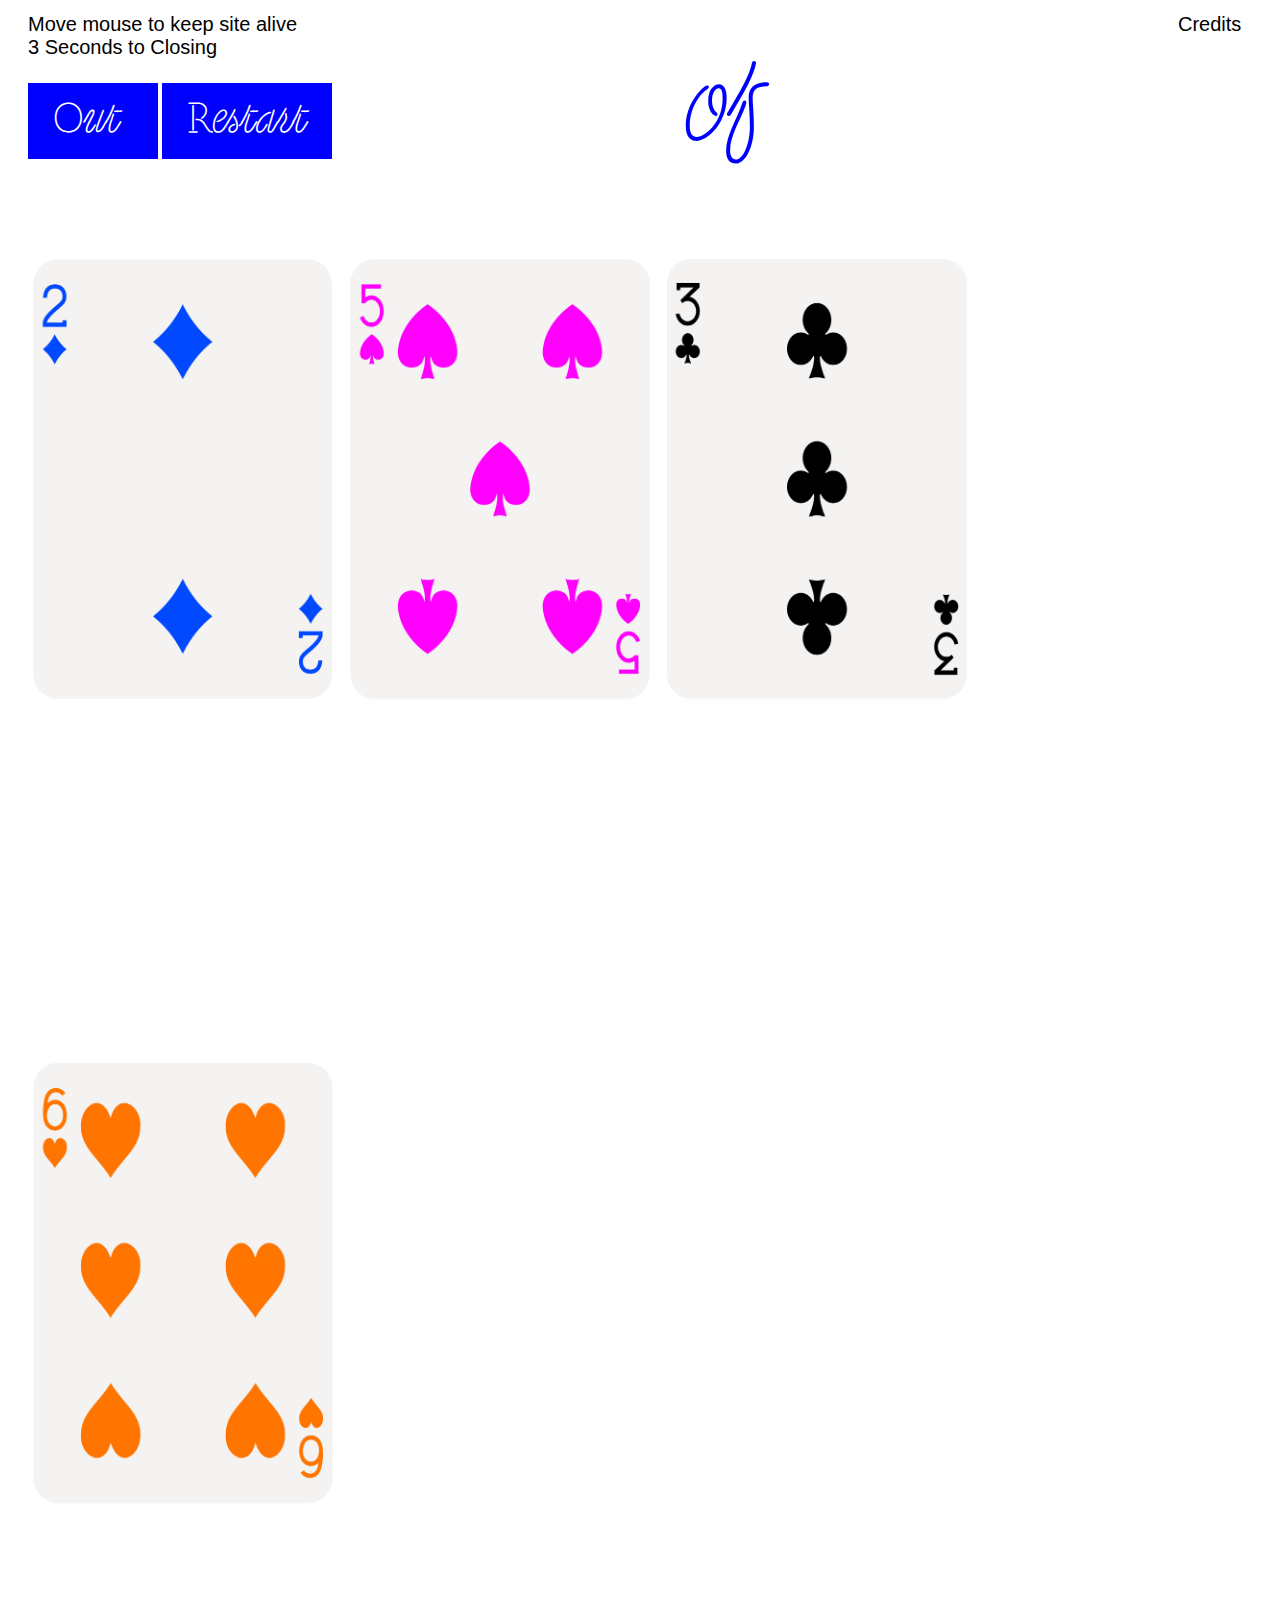
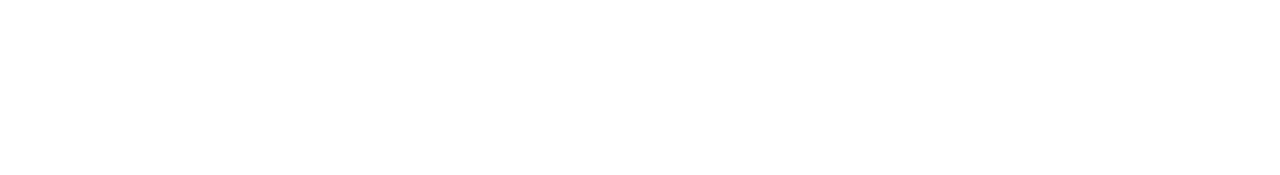
==== play.html @ c3d72d36 "Add files via upload" ====
<!DOCTYPE html>
<html lang="en">
    <head>
        <meta http-equiv="Content-Type" content="text/html; charset=utf-8" />
        <meta name="viewport" content="width=device-width, initial-scale=1.0, maximum-scale=1.0, user-scalable=0" />
        <meta name="HandheldFriendly" content="true" />
        <link rel="stylesheet" href="style.css" />
        <link href="https://fonts.googleapis.com/css?family=Anton" rel="stylesheet">
        <title>PACED</title>
        <script src="ifvisible.js"></script>
        <script type="text/javascript">

            function d(el){
                return document.getElementById(el);
            }

            
            ifvisible.setIdleDuration(4);

            ifvisible.idle(function(){
                d("result2").innerHTML = "WAKE UP";
                document.body.style.opacity = 0;
                document.getElementById("player").playbackRate = 0.2;
                clearInterval(interval);

            });

            ifvisible.wakeup(function(){
                d("result2").innerHTML = "Move Mouse to Keep Site Alive";
                document.body.style.opacity = 1;
                document.getElementById("player").playbackRate = 1.5;
                animate();
                clearInterval(interval);   
                interval = setInterval(animate,1000); 
                var $divs = $('.flip-card');
                for(var j, x, i = $divs.length; i; j = parseInt(Math.random() * i), x = $divs[--i], $divs[i] = $divs[j], $divs[j] = x);
                $('body').append($divs);
              document.querySelectorAll('.flip-card-back').forEach(function(element) { element.innerText = textList[Math.floor(Math.random() * textList.length)]
                var random = Math.floor(Math.random() * $('.flip-card').length); $('.flip').hide().eq(random).show();
       
              })
                

              });


              setInterval(function(){
                var info = ifvisible.getIdleInfo();
                // Give 3% margin to stabilaze user output
                if(info.timeLeftPer < 3){
                info.timeLeftPer = 0;
                    info.timeLeft = ifvisible.getIdleDuration();
                }
                d("seconds").innerHTML = parseInt(info.timeLeft / 1000), 10;
                
                }, 100);



        </script>
        <script type="text/javascript" src="https://code.jquery.com/jquery-2.1.1.js"></script>
        <script>

            // IFTTT Slottt Machine by Jen Hamon
            // jen@ifttt.com
            // github.com/jhamon

            var wordlist = [
              'moments',
              'are',
              'the',
              'elements',
              'of',
              'profit',
              'moments',
              'are',
              'the',
              'elements',
              'of',
              'profit',
              'moments',
              'are',
              'the',
              'elements',
              'of',
              'profit',
              'moments',
              'are',
              'the',
              'elements',
              'of',
              'profit',
            ]

            var textList = [
              '"Technology provides managers unprecedented means for orchestrating resources, due to emerging capabilities in communications, connectivity, and interoperability." – Leslie Cummings',

              '“While the term productivity often refers to measures such as output per worker..., gaming productivity refers to wagering action (play) per patron per interval. Expediting refers to advancing and facilitating gaming action so that players can be more productive because their play is faster, extends for a longer interval, and/or involves more dollars placed at risk (wagered) per period than otherwise would be expected. Technology used well accelerates the constant cycling of player action toward large numbers of wagers in order to place the gaming operation at the greatest win advantage relative to players.” – Leslie Cummings',

              'Time is a critical site of technological intervention: pruning dead time or unproductive motions from various phases of play is a particular focus for getting more play into each time interval.',

                'A key instance of "productivity enhancement" by game developers is the switch from pull-handle to push-button machines, allowing for rapid play. You can rest your hand on the button, you do not ever have to move your hand. The effective difference in expediting play is dramatic.',

                'Averaging play at a rate of five games per minute pulling a handle would result in 300 games an hour. If instead the player uses the push-button, the number of games can double this rate of play, from 300 to 600 games each hour." In fact, experienced gamblers play up to 900 hands an hour. The newest of machines feature touch screens that further reduce the time it takes to play.',

                'The design tactics of game developers suggest that digital gambling technologies continue to exemplify the aims of modern discipline; the zone, no matter how "free-floating," remains in continuous relation with the material artifact of the gambling machine and its instrumental program of value extraction. Digital gambling machines, like their predecessors (and, indeed, like much of the technology at work in capitalist economies), aim to harness space and time to financially generative ends. In this sense, they are contemporary vehicles for the principle of general equivalence–the exchange ability or convertibility across time, body, labor, money, and commodities. Technologies of the "digital age" are distinct not because they depart from this principle but because they radicalize it, accelerating the convertibility of time, body, labor, and money in the interest of profit, until all those categories vanish, as in AutoPlay.',

              'The objective to accelerate gaming productivity moves in tandem with an objective to maximize what gaming industry representatives call "time on device." The aim is not only to speed up play but to extend its duration.',

              'Strategies to mute incoming signals and thereby prolong play are coupled with strategies to multiply the channels by which players can output signals of their desires. Computerized menus allow players to key orders into a pad of coded choices, directly transmitting specific wants (for nickels, quarters, dollar chips, a gin and tonic, alka seltzer.',

              'In recent years, game developers have further reinforced the learning schedule of games by adding numerous payout lines, along with options to bet a vast number of coins to take the greatest advantage of winning combinations. Playing one hand on these machines is equivalent to playing multiple machines simultaneously.',

              'A score of visual and auditory design elements–crisp, high-resolution graphics and enhanced animation as well as "hi-fi" sound–compose a "second-order conditioning" that adds to the reinforcement of play. Audio engineers work to simulate the sound of cascading coins: "We basically mixed several recordings of quarters falling on a metal tray and then fattened up the sound with the sound of falling dollars". International Gaming Technology (IGT) encodes each of its games with an average of four hundred unique "sound events" to accompany different outcomes; these sounds are not meant to be noticed but to serve as an encouraging background accompaniment to play. The idea is to create a sense of winning by pulsing all the human senses with sounds and ani mated symbols and paylines flashing, nonaversive visual and auditory cues.',

              'Digitization enables engineers to mathematically adjust game payout tables or reward schedules to select for specific player profiles within a diverse market. Through the delicate demographic operation of "matching math with markets, player types with schedule types," it becomes possible to solicit "distinct audiences of risk-takers": lower-denomination players seeking frequent small wins respond to certain pay schedules; higher-denomination players seeking big wins respond to others.',

                'For the gaming industry, gambling machines function not only as individual play boxes but as "electronic surveillance devices” whose internal monitors track game preferences, wins and losses, number of coins played per game, number of games played per minute, number of minutes or hours of play, number of visits to the casino, number of drinks consumed, and more. Individual machines perform these recording functions within a larger network of units controlled by a central computer. Originally engineered to track player behavior inside just one casino, digital tracking technologies embedded in games now track behavior across diverse consumer spaces by linking machines in taverns, supermarkets, pharmacies, and convenience stores. Not only the casino but the "local community" is turned into a laboratory for the collection of "live data.”',

                'Interaction with the digitally enhanced features of new game platforms renders a more continuous playing experience than do "live games" or older-model slot machines, efficiently sustaining a dissociated subjective state that gamblers call the "zone," in which conventional spatial, bodily, monetary, and temporal parameters are suspended. The zone depends on a set of interlinked phenomenal elements, each of which correlates with the digital properties of gambling machines presented above: being alone, not being interrupted, speed, choice, tempo. Speed, to a greater degree than aloneness and noninterruption, is a condition of the zone over which gamblers feel a sense of control.',

                'In the economy of the zone, money loses its charge as a material means of acquisition and exchange and is converted into the currency of play, a supraeconomic means of suspension from conventional circuits of exchange: "You are not playing for money; you are playing for credit. Credit so you can sit there longer, which is the goal. It is not about winning; it is about continuing to play. Bill acceptors free players from conscious awareness of money and allow them to enter into a space of credit in which money, as such, disappears.',

                'Exits from the constraints of body and money are inextricably linked to an exit from time. It condenses, expands, and stretches according to an idiosyncratic course of play. Digital game features like the "dynamic play rate" promote a sense of release from the measured pace of Chronometric time. Time, like money, becomes a manipulable playing currency rather than a determinative order.',

                'After the body folds into the machine and the machine folds into the game, what is left is the abstract, digital procedure of the game itself. In AutoPlay there is no feedback, no vision of the output, no perception; AutoPlay marks the point at which the varied, complex forms of interactivity and productivity that have become the trademark of the "digital age" loop into recursive forms of disengagement. Players cease to be desiring subjects betting against to win; instead, they coincide with the digital procedure and the statistical program it implements, such that they themselves come to occupy the position of the "really new god."',

                'The acceleration or intensification of the digital game across bodily, temporal, and monetary registers maybe the logical extension of a modern technological ethos but at the same time marks a qualitative shift in social and existential experience. Strategies of modern discipline such as fragmentation, regimentation, and discontinuity are not abandoned; instead they are sped up to a point where they function on a register of interactivity, adaptability, choice, modulation, flow, and continuity; shock is absorbed. Levers, pulleys, clocks, and cameras are integrated with a computerized substrate of ever more complex configuration, promising players the perpetuum mobile of the zone and ensuring "continuous productivity.”',

            ]

            function buildSlotItem (text) {
                return $('<div>').addClass('slottt-machine-recipe__item')
                                 .text(text)
            }

            function buildSlotContents ($container, wordlist) {
              $items = wordlist.map(buildSlotItem);
              $container.append($items);
            }

              // hook start button
              $('.go').on('click',function(){
                var timer = 2;
                spin(timer);
              })

            function popPushNItems ($container, n) {
                $children = $container.find('.slottt-machine-recipe__item');
                $children.slice(0, n).insertAfter($children.last());

                if (n === $children.length) {
                  popPushNItems($container, 1);
                }
            }

            // After the slide animation is complete, we want to pop some items off
            // the front of the container and push them onto the end. This is
            // so the animation can slide upward infinitely without adding
            // inifinte div elements inside the container.
            function rotateContents ($container, n) {
                setTimeout(function () {
                  popPushNItems($container, n);
                  $container.css({top: 0});
                }, 300);    
            }

            function randomSlotttIndex(max) {
              var randIndex = (Math.random() * max | 0);
              return (randIndex > 10) ? randIndex : randomSlotttIndex(max);
            }

              
              
            function animate() {
              var wordIndex = randomSlotttIndex(wordlist.length);
              $wordbox.animate({top: -wordIndex*150}, 500, 'swing', function () {
                rotateContents($wordbox, wordIndex);
              });
            }

            $(function () {
              $wordbox = $('#wordbox .slottt-machine-recipe__items_container');
              buildSlotContents($wordbox, wordlist);  
              buildSlotContents($wordbox, wordlist);  
              buildSlotContents($wordbox, wordlist);  
              buildSlotContents($wordbox, wordlist);
              animate(); 
              interval = setInterval(animate,2000);
            }); 

            var interval; 

    
          $(document).on("click", "#infoButton", function() {
          $("#infoSlider").slideToggle()
          }), $(document).on("click", ".slider", function() {
          $(this).slideUp()
          })

          </script>
<script>
function refreshPage(){
    window.location.reload();
} 
</script>
    </head>
    <body>
          <div class="mobile">Scroll to keep site alive<br>Visit desktop to play</div>
          <div class="clear"><div class="box2"><div class="box">
          <div id="result2">Move mouse to keep site alive</div>
          <span class="label label-warning" id="seconds">00</span> Seconds to Closing</div>
          <div class="box5"><div class="slottt-machine-recipe">
          <div class="slottt-machine-recipe__mask" id="wordbox">
          <div class="slottt-machine-recipe__items_container recipe_if">
          </div>
          </div>
          </div>
          </div>
          <div class="box3">
          <div id="infoButton" class="navButton navImportant">Credits</div>
          <div id="infoSlider" class="slider" style="display: none;">
          <p>Music by Dj Caesar. Monumental Neon typeface by Robin Mientjes. With text from <i>Digital Gambling: The Coincidence of Desire and Design</i> by Natasha Dow Schull and <i>Slouching Towards Bethlehem: Four Meditations on the Old and New Spirits of Capitalism</i> by David Weldzius. Developed by Anna Sagström for Interactive Design, Yale School of Art 2019.<br><br>
          "Moments are the elements of profit" – Karl Marx
          </p></div>
          </div>
          </div>
          </div>
          </div>
          <div><div class="box4"><a href="index.html">Out</a>
          <button type="button" class="button" onClick="refreshPage()">Restart</button></div>
          
  <div class="flip-card">
  <div class="flip-card-inner">
    <div class="flip-card-front">
      <img src="card2b.gif" style="width:300px;height:440px;">
    </div>
    <div class="flip-card-back">
      Gambling appears to invert the nineteenth-century worker’s relationship to time, particularly its slow, monotonous passage, which was once principal to the worker’s estrangement from industrial production. In contrast to that outmoded principle, the gambler does not need to be managed or compelled to work more efficiently. She is at once an entrepreneur, a contractor, and a free agent. No need to punch in, the gambler is identified by facial recognition software embedded in state-of-the-art surveillance software, the sensors that read her MasterCard chip, or both. Her labor is not burdened by salary requirements, benefits, or any other contractual obligations. A ceaseless servant, she will never demand more than she is given. She will not organize, picket, or strike. The narratives that play through the gambler’s head as she is engaged in endless rounds of blackjack, poker, and baccarat are wholly incompatible with the tenets of dialectical materialism, even as, like the nineteenth-century worker, she is scarcely a beneficiary of her own labor. In truth, for this arrangement to endure, the gambler must convince herself that she has a standing chance (at last!) to partake in the surplus that she herself produces. There is nothing cruel or misguided about this arrangement because, after all, what other activities under the new system of labor and capital present an opportunity, albeit quantifiably narrow, to transcend one’s socioeconomic class?
    </div>
  </div>
</div>

<div class="flip-card">
  <div class="flip-card-inner">
    <div class="flip-card-front">
      <img src="card3b.gif" style="width:300px;height:440px;">
    </div>
    <div class="flip-card-back">
     Karl Marx wrote that a capitalist mode of production turns the "laborer into a fragment of a man, degrades him to the level of a machine." Digital capabilities take these fragmenting tendencies a step further: the machine player (who is, arguably, a contemporary proxy for the factory laborer) is not merely socially isolated and made into a fragment of a man but is removed from the palpable dimensions of his own body.
    </div>
  </div>
</div>


<div class="flip-card">
  <div class="flip-card-inner">
    <div class="flip-card-front">
      <img src="card4b.gif" style="width:300px;height:440px;">
    </div>
    <div class="flip-card-back">
      Walter Benjamin has argued that "the countless movements of switching, inserting, pressing" that punctuate modern life and its technologies (intimately connected as they are with the autonomization and standard timing of industrial labor) alter the structure of human experience. "Thus technology has subjected the human sensorium to a complex kind of training," he wrote of traffic signals. In modernity, "the shock experience has become the norm". Perhaps today we have moved from shock to the zone, a state of absorption characterized by flow and continuity. The zone exemplifies traits of "postmodernity" as a number of cultural critics have outlined them: The zone is characterized by play rather than purpose, chance rather than design, absence and immersion rather than presence and perspective, the collapse of time and space (or "time-space compression"), the "waning of affect," the free-floating circulation of credit in market exchange.
    </div>
  </div>
</div>

<div class="flip-card">
  <div class="flip-card-inner">
    <div class="flip-card-front">
      <img src="card5b.gif" style="width:300px;height:440px;">
    </div>
    <div class="flip-card-back">
      "It is a question of extracting, from time, ever more available moments and, from each moment, ever more useful forces." <br>– Michael Foucault
    </div>
  </div>
</div>
</div>
</div>
</div>
<div class="mobile2">Gambling appears to invert the nineteenth-century worker’s relationship to time, particularly its slow, monotonous passage, which was once principal to the worker’s estrangement from industrial production. In contrast to that outmoded principle, the gambler does not need to be managed or compelled to work more efficiently. She is at once an entrepreneur, a contractor, and a free agent. No need to punch in, the gambler is identified by facial recognition software embedded in state-of-the-art surveillance software, the sensors that read her MasterCard chip, or both. Her labor is not burdened by salary requirements, benefits, or any other contractual obligations. A ceaseless servant, she will never demand more than she is given. She will not organize, picket, or strike. The narratives that play through the gambler’s head as she is engaged in endless rounds of blackjack, poker, and baccarat are wholly incompatible with the tenets of dialectical materialism, even as, like the nineteenth-century worker, she is scarcely a beneficiary of her own labor. In truth, for this arrangement to endure, the gambler must convince herself that she has a standing chance (at last!) to partake in the surplus that she herself produces. There is nothing cruel or misguided about this arrangement because, after all, what other activities under the new system of labor and capital present an opportunity, albeit quantifiably narrow, to transcend one’s socioeconomic class? <br><br>
<i>–Slouching Towards Bethlehem: Four Meditations on the Old and New Spirits of Capitalism</i> by David Weldzius.
<br>
<br>
The acceleration or intensification of the digital game across bodily, temporal, and monetary registers maybe the logical extension of a modern technological ethos but at the same time marks a qualitative shift in social and existential experience. Strategies of modern discipline such as fragmentation, regimentation, and discontinuity are not abandoned; instead they are sped up to a point where they function on a register of interactivity, adaptability, choice, modulation, flow, and continuity; shock is absorbed. Levers, pulleys, clocks, and cameras are integrated with a computerized substrate of ever more complex configuration, promising players the perpetuum mobile of the zone and ensuring "continuous productivity.”
<br><br>
<i>–Digital Gambling: The Coincidence of Desire and Design</i> by Natasha Dow Schull
</div>
</body>

    

    <iframe src="silence.mp3" allow="autoplay" id="audio" style="display:none"></iframe>
    <audio id="player" autoplay controls loop><source src="caesar.mp3" type="audio/mp3"></audio></div>
</body>
</html>
---- style.css ----
audio   {
    display: none;
}

body {

}

  @font-face {
  font-family: 'Monumental_Neon-Regular_web';
  src: url('MonumentalNeon-Regular.otf'),
  url('Monumental_Neon-Regular_web') format('woff2'),
  url('Monumental_Neon-Regular_web') format('woff');
  font-weight: normal;
  font-style: normal;

    }

  a {
  background-color: blue;
  color: white;
  padding: 14px 25px;
  text-align: center;
  text-decoration: none;
  display: inline-flex;
  width: 80px;
  font-size: 40px;
  font-family: 'Monumental_Neon-Regular_web','Helvetica', sans-serif;
  }


  .button {
background-color: blue;
  color: white;
  padding: 14px 25px;
  text-align: center;
  text-decoration: none;
  display: inline-flex;
  font-size: 40px;
  font-family: 'Monumental_Neon-Regular_web','Helvetica', sans-serif;
  border: none;
  cursor: pointer;

  }

  .button:active,
.button:focus,
.button.active {
  background-image: none;
  outline: 0;
  -webkit-box-shadow: none;
          box-shadow: none;
}

  .flip-card {
  width: 22.8%;
  height: 700px;
  perspective: 1000px;
  display: inline-flex;
  padding-top: 100px;
  padding-left: 25px;
  }

  .flip-card-inner {
  position: relative;
  width: 100%;
  height: 100%;
  transition: transform 0.8s;
  transform-style: preserve-3d;
  }

  .flip-card:hover .flip-card-inner {
  transform: rotateY(180deg);
  }

  .flip-card-front, .flip-card-back {
  position: absolute;
  width: 100%;
  height: 100%;
  backface-visibility: hidden;
  }

  .flip-card-back {
  transform: rotateY(180deg);
  font-family: 'Helvetica', sans-serif;
  padding-left: 20px;
  padding: 0px;
  font-size: 16px;
  }

    .box {
    width: 350px;
    font-family: 'Helvetica', sans-serif;
    font-size: 20px;
    padding-left: 20px;
    margin-right: 100px;
    /*margin-top: -20px;*/
    }


    .box2 {
    display: inline-flex;
    align-items: center;
    }

    .box3 {
    display: inline-flex;
    font-family: 'Helvetica', sans-serif;
    font-size: 20px;
    margin-bottom: 50px;
    margin-left: 150px;
    margin-top: 5px;
    }

    .box4 {
    padding-left: 20px;
    padding-top: 20px;
    }

    .box5 {
    display: flex;
    justify-content: center;
    align-items: center;
    padding-left: 50px;
    }


    .mobile {
    display: none;
    }

    .mobile2 {
    display: none;
    }

    .slottt-machine-recipe {
    width: 500px;
    margin: auto;
    }


    .slottt-machine-recipe__mask {
    width: 700px;
    height: 100px;
    overflow: hidden; 
    position: absolute;
    margin-top: 15px;
    padding-top: 50px;
    }

    .slottt-machine-recipe__items_container {
    position: absolute;
    }

    .slottt-machine-recipe__item {
    min-height: 150px;
    max-height: 150px;
    margin: 0px;
    padding: 0px;
    background-size: contain;
    }

    .recipe_if, .recipe_then {
    font-size: 100px;
    font-family: 'Monumental_Neon-Regular_web','Anton', sans-serif;
    color: #0000ff;
    text-align: center;
    /*font-family: 'Helvetica'; sans-serif;
    /* color: #ad7300;*/
    }

    .navButton {
        cursor: pointer
    }

    #infoSlider,
    .navButton {
        position: absolute;
    }

    #infoButton {
      font-size: 20px;
    }

    #infoSlider
    {
      padding-top: 20px;
      padding-right: 20px;
      font-size: 10px;
      display: none;
    }




    @media screen and (max-width: 800px) { 
    
    .flip-card {
    float: left;
    margin:0;
    width: 45%;
    }

  }


   @media screen and (max-width: 414px) { 

    .flip-card {
    display: none;
    }
    
    .mobile {
    display: block;
    font-family: 'Helvetica', sans-serif;
    font-size: 20px;
    padding: 20px;
    }

    .mobile2 {
    display: block;
    font-family: 'Helvetica', sans-serif;
    font-size: 20px;
    padding-top: 190px;
    padding-left: 20px;
    padding-right: 20px;
    }

    .box {
      display: none;
    }

    .box3 {
      display: none;
    }

    .box4 {
    display: none;
    }
    .box5 {
    padding-left: 0px;
    }

    .recipe_if, .recipe_then {
    display: inline-block;
    font-weight: bold;
    font-size: 60px;
    font-family: 'Monumental_Neon-Regular_web', 'Anton', sans-serif;
    color: #0000ff;
    text-align: center;
    padding-left: 0px;
    padding-top: 20px;
    margin-bottom: 50px;
    margin-top: 20px;
    width: 300px; 
    /*font-family: 'Helvetica'; sans-serif;
    /* color: #ad7300;*/
    }

    .slottt-machine-recipe__mask {
    width: 300px;
    height: 100px;
    }

    .slottt-machine-recipe {
    width: 300px;
    }

  }
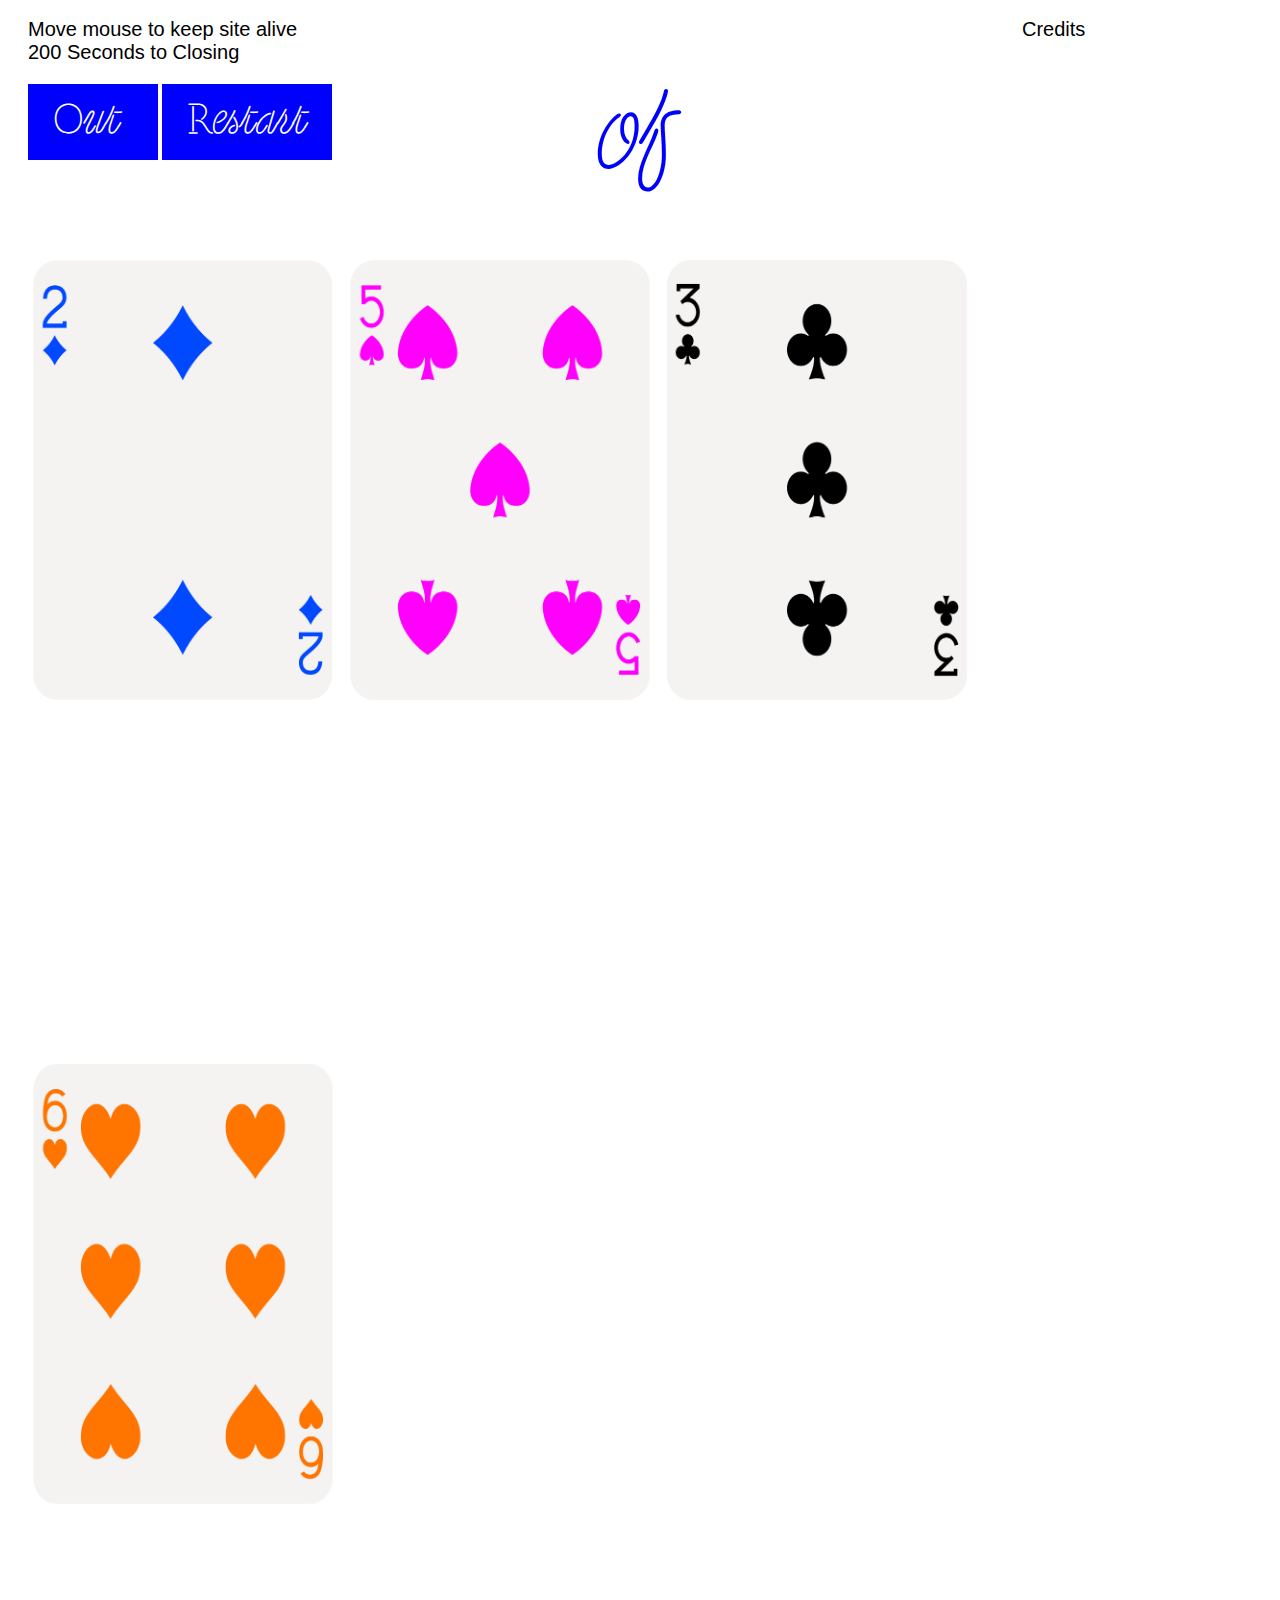
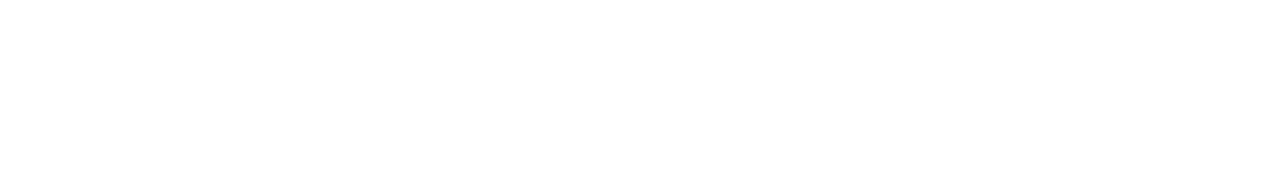
==== commit abb6a6cc: "Add files via upload" ====
--- a/play.html
+++ b/play.html
@@ -15,7 +15,7 @@
             }
 
             
-            ifvisible.setIdleDuration(4);
+            ifvisible.setIdleDuration(200);
 
             ifvisible.idle(function(){
                 d("result2").innerHTML = "WAKE UP";
@@ -207,22 +207,23 @@
     </head>
     <body>
           <div class="mobile">Scroll to keep site alive<br>Visit desktop to play</div>
-          <div class="clear"><div class="box2"><div class="box">
+          <div><div class="box2"><div class="box">
           <div id="result2">Move mouse to keep site alive</div>
-          <span class="label label-warning" id="seconds">00</span> Seconds to Closing</div>
-          <div class="box5"><div class="slottt-machine-recipe">
-          <div class="slottt-machine-recipe__mask" id="wordbox">
-          <div class="slottt-machine-recipe__items_container recipe_if">
-          </div>
-          </div>
-          </div>
-          </div>
+          <span class="label label-warning" id="seconds">00</span> Seconds to Closing</div></div>
           <div class="box3">
           <div id="infoButton" class="navButton navImportant">Credits</div>
           <div id="infoSlider" class="slider" style="display: none;">
           <p>Music by Dj Caesar. Monumental Neon typeface by Robin Mientjes. With text from <i>Digital Gambling: The Coincidence of Desire and Design</i> by Natasha Dow Schull and <i>Slouching Towards Bethlehem: Four Meditations on the Old and New Spirits of Capitalism</i> by David Weldzius. Developed by Anna Sagström for Interactive Design, Yale School of Art 2019.<br><br>
           "Moments are the elements of profit" – Karl Marx
-          </p></div>
+          </p></div></div>
+          <div class="box5"><div class="slottt-machine-recipe">
+          <div class="slottt-machine-recipe__mask" id="wordbox">
+          <div class="slottt-machine-recipe__items_container recipe_if">
+          </div>
+          </div>
+          </div>
+          </div>
+          
           </div>
           </div>
           </div>
--- a/style.css
+++ b/style.css
@@ -31,7 +31,7 @@
 
 
   .button {
-background-color: blue;
+  background-color: blue;
   color: white;
   padding: 14px 25px;
   text-align: center;
@@ -45,8 +45,8 @@
   }
 
   .button:active,
-.button:focus,
-.button.active {
+  .button:focus,
+  .button.active {
   background-image: none;
   outline: 0;
   -webkit-box-shadow: none;
@@ -76,7 +76,6 @@
 
   .flip-card-front, .flip-card-back {
   position: absolute;
-  width: 100%;
   height: 100%;
   backface-visibility: hidden;
   }
@@ -84,9 +83,8 @@
   .flip-card-back {
   transform: rotateY(180deg);
   font-family: 'Helvetica', sans-serif;
-  padding-left: 20px;
-  padding: 0px;
   font-size: 16px;
+  max-width: 330px;
   }
 
     .box {
@@ -95,22 +93,22 @@
     font-size: 20px;
     padding-left: 20px;
     margin-right: 100px;
-    /*margin-top: -20px;*/
     }
 
 
     .box2 {
     display: inline-flex;
     align-items: center;
+    padding-top: 10px;
     }
 
     .box3 {
     display: inline-flex;
     font-family: 'Helvetica', sans-serif;
     font-size: 20px;
-    margin-bottom: 50px;
-    margin-left: 150px;
-    margin-top: 5px;
+    margin-right: 250px;
+    padding-top: 10px;
+    float: right;
     }
 
     .box4 {
@@ -122,7 +120,7 @@
     display: flex;
     justify-content: center;
     align-items: center;
-    padding-left: 50px;
+    padding-left: 100px;
     }
 
 
@@ -166,8 +164,6 @@
     font-family: 'Monumental_Neon-Regular_web','Anton', sans-serif;
     color: #0000ff;
     text-align: center;
-    /*font-family: 'Helvetica'; sans-serif;
-    /* color: #ad7300;*/
     }
 
     .navButton {
@@ -194,7 +190,7 @@
 
 
 
-    @media screen and (max-width: 800px) { 
+    @media screen and (max-width: 1200px) { 
     
     .flip-card {
     float: left;
@@ -238,13 +234,14 @@
     .box4 {
     display: none;
     }
+
     .box5 {
-    padding-left: 0px;
-    }
+    padding-left: 0;
+    }
+  
 
     .recipe_if, .recipe_then {
     display: inline-block;
-    font-weight: bold;
     font-size: 60px;
     font-family: 'Monumental_Neon-Regular_web', 'Anton', sans-serif;
     color: #0000ff;
@@ -254,8 +251,6 @@
     margin-bottom: 50px;
     margin-top: 20px;
     width: 300px; 
-    /*font-family: 'Helvetica'; sans-serif;
-    /* color: #ad7300;*/
     }
 
     .slottt-machine-recipe__mask {
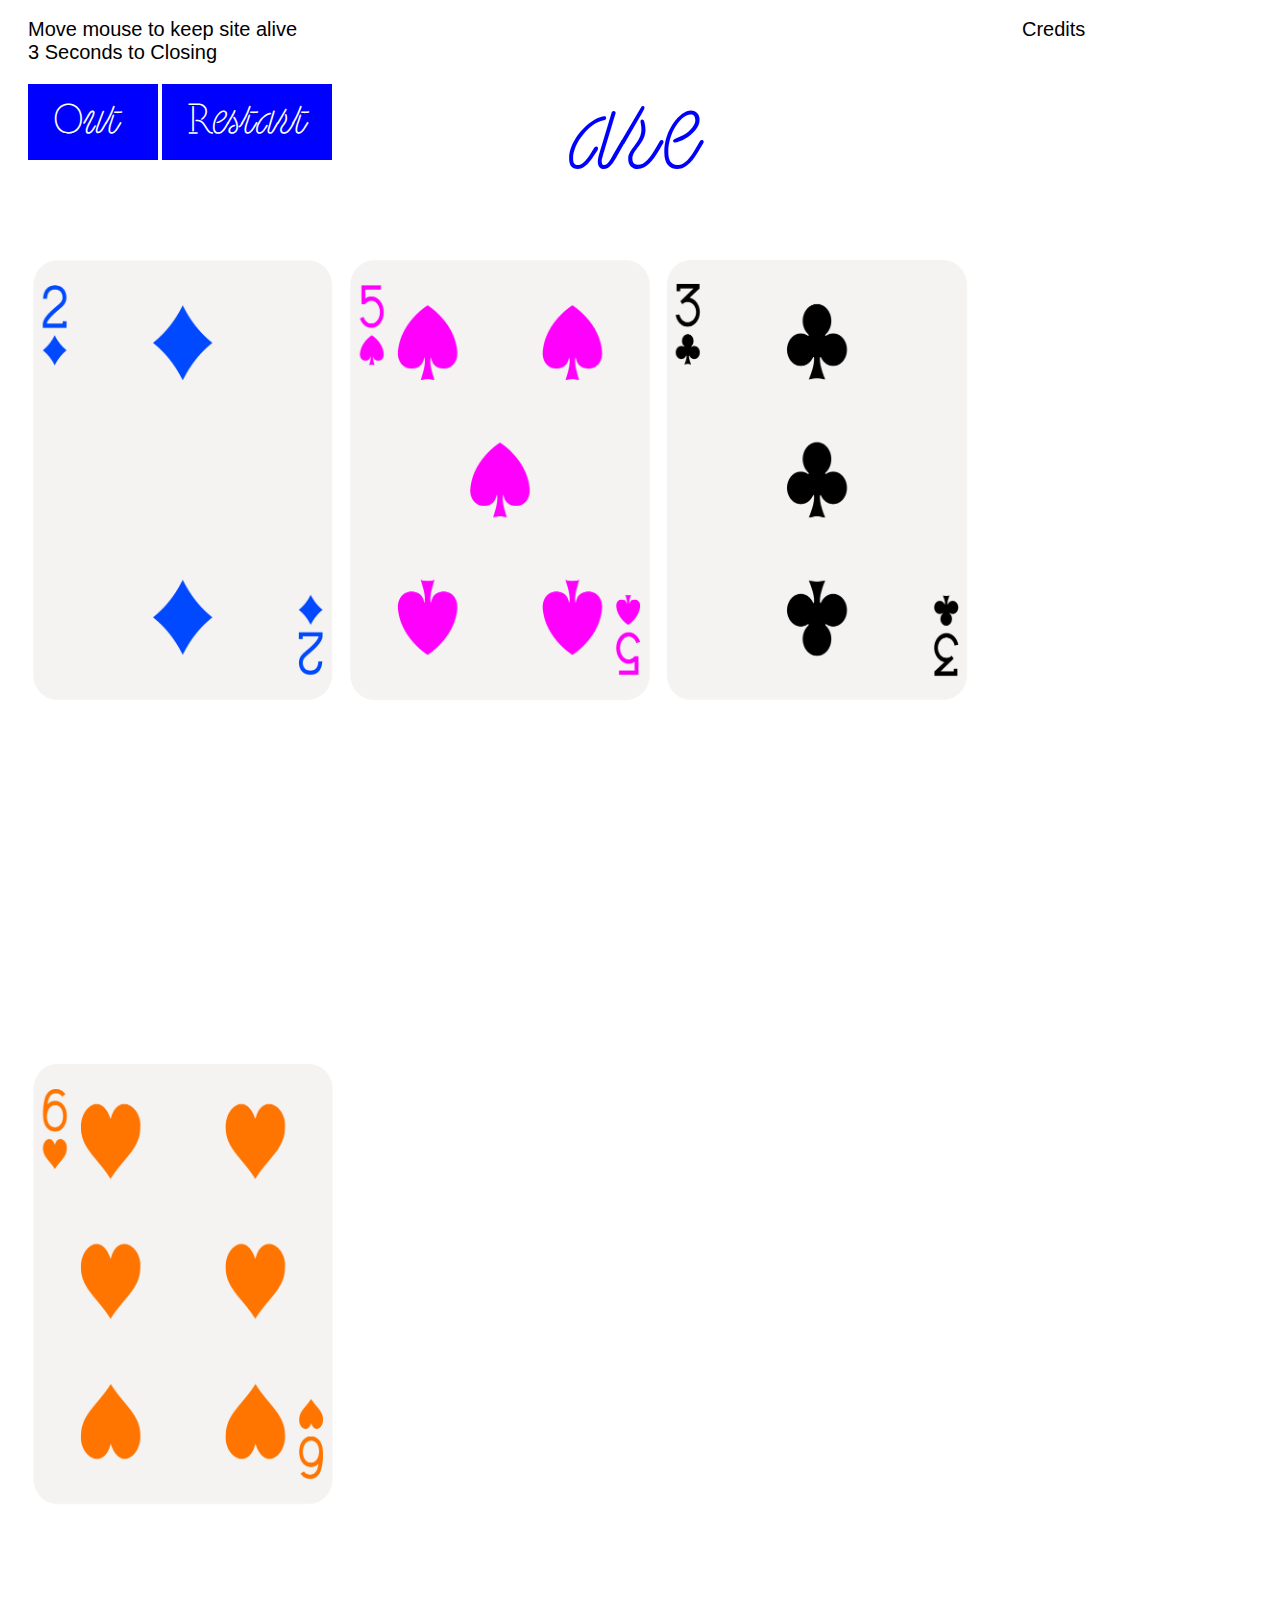
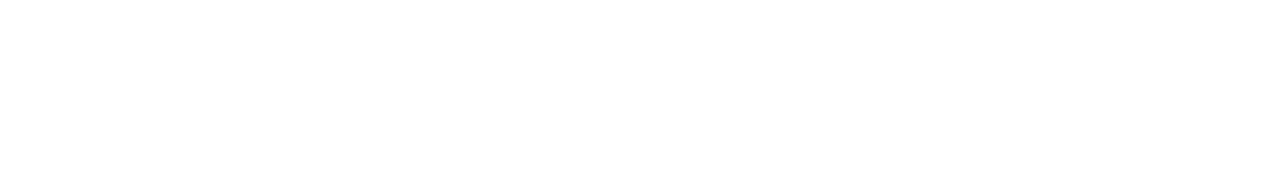
==== commit 63058dcd: "Add files via upload" ====
--- a/play.html
+++ b/play.html
@@ -15,7 +15,7 @@
             }
 
             
-            ifvisible.setIdleDuration(200);
+            ifvisible.setIdleDuration(4);
 
             ifvisible.idle(function(){
                 d("result2").innerHTML = "WAKE UP";
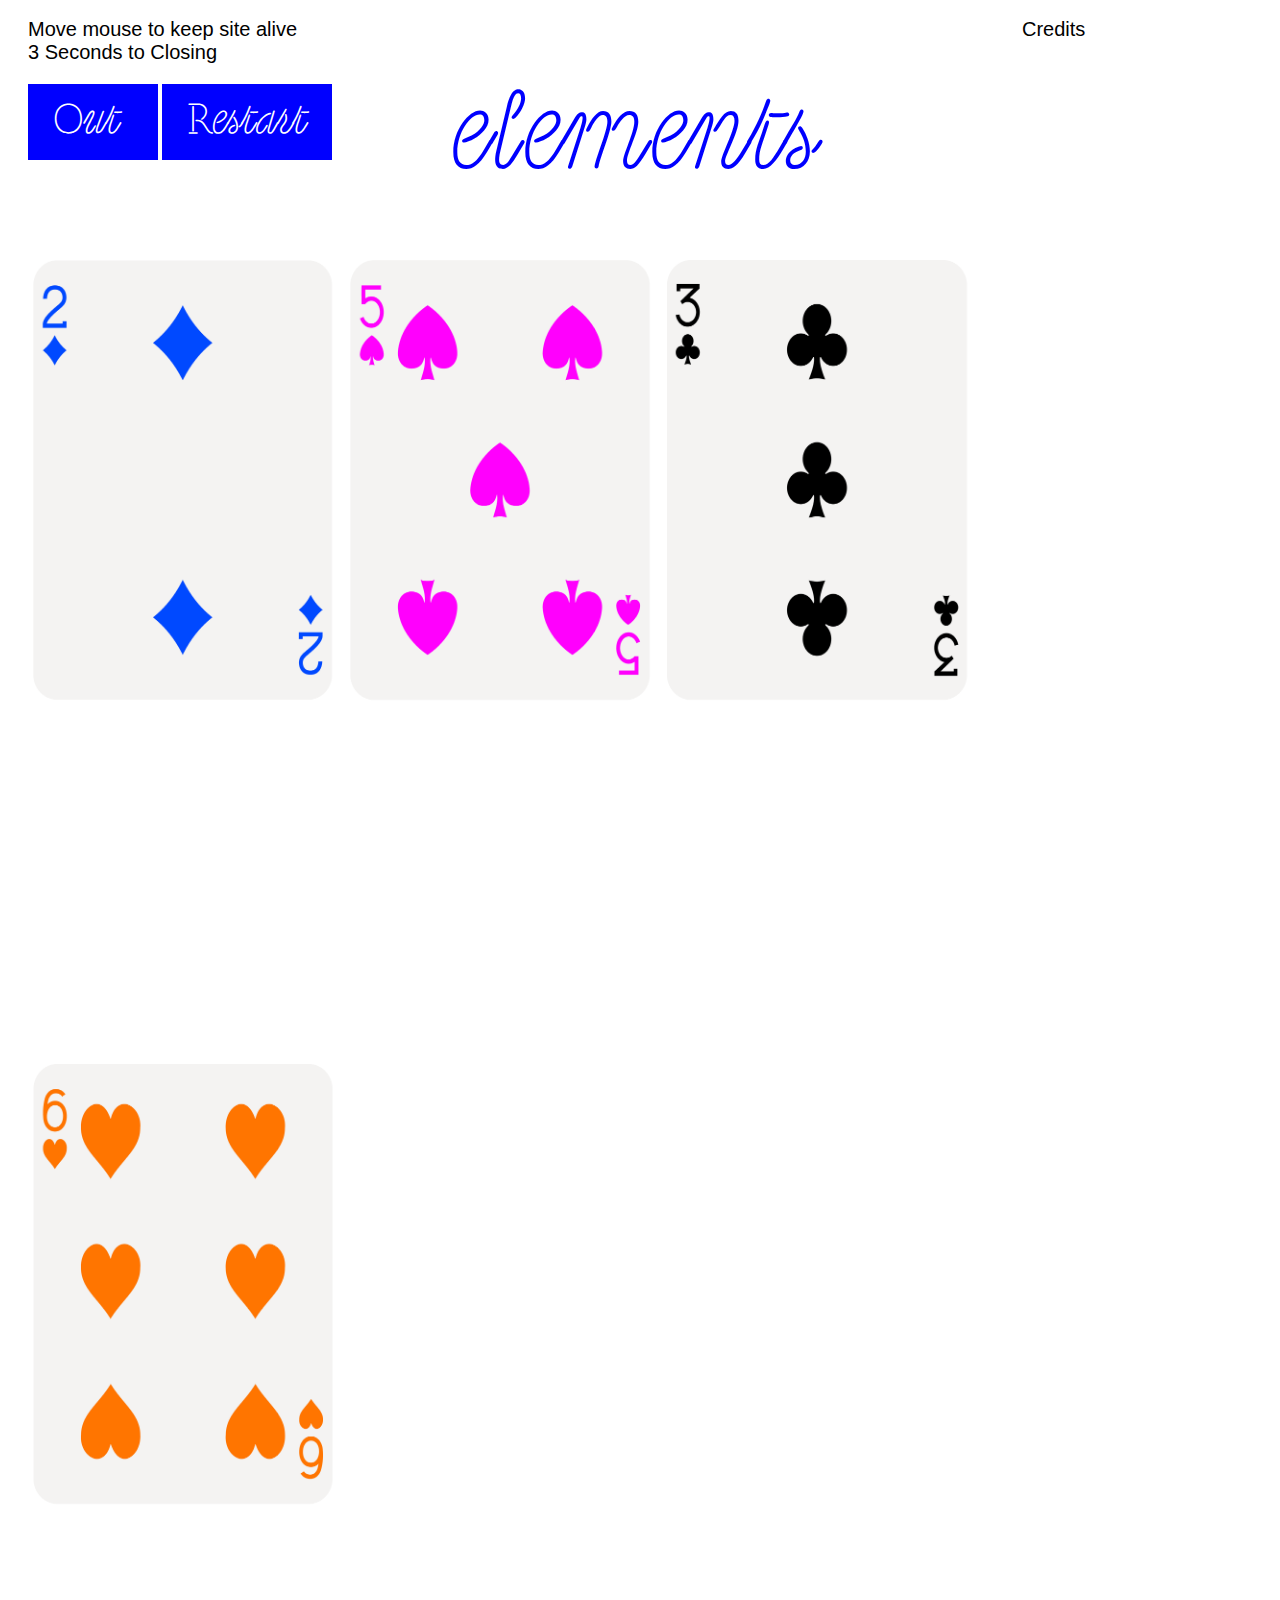
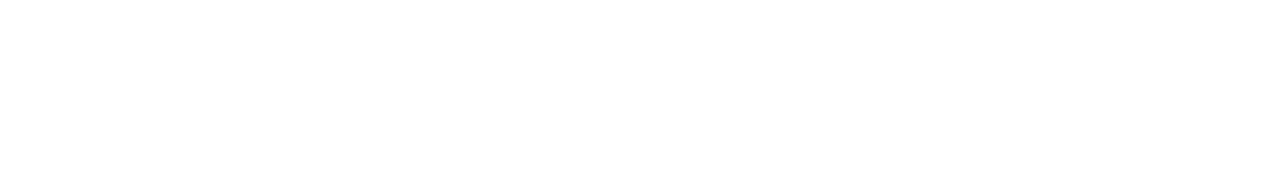
==== commit d078fa2f: "Add files via upload" ====
--- a/play.html
+++ b/play.html
@@ -285,6 +285,7 @@
 The acceleration or intensification of the digital game across bodily, temporal, and monetary registers maybe the logical extension of a modern technological ethos but at the same time marks a qualitative shift in social and existential experience. Strategies of modern discipline such as fragmentation, regimentation, and discontinuity are not abandoned; instead they are sped up to a point where they function on a register of interactivity, adaptability, choice, modulation, flow, and continuity; shock is absorbed. Levers, pulleys, clocks, and cameras are integrated with a computerized substrate of ever more complex configuration, promising players the perpetuum mobile of the zone and ensuring "continuous productivity.”
 <br><br>
 <i>–Digital Gambling: The Coincidence of Desire and Design</i> by Natasha Dow Schull
+<br>
 </div>
 </body>
 
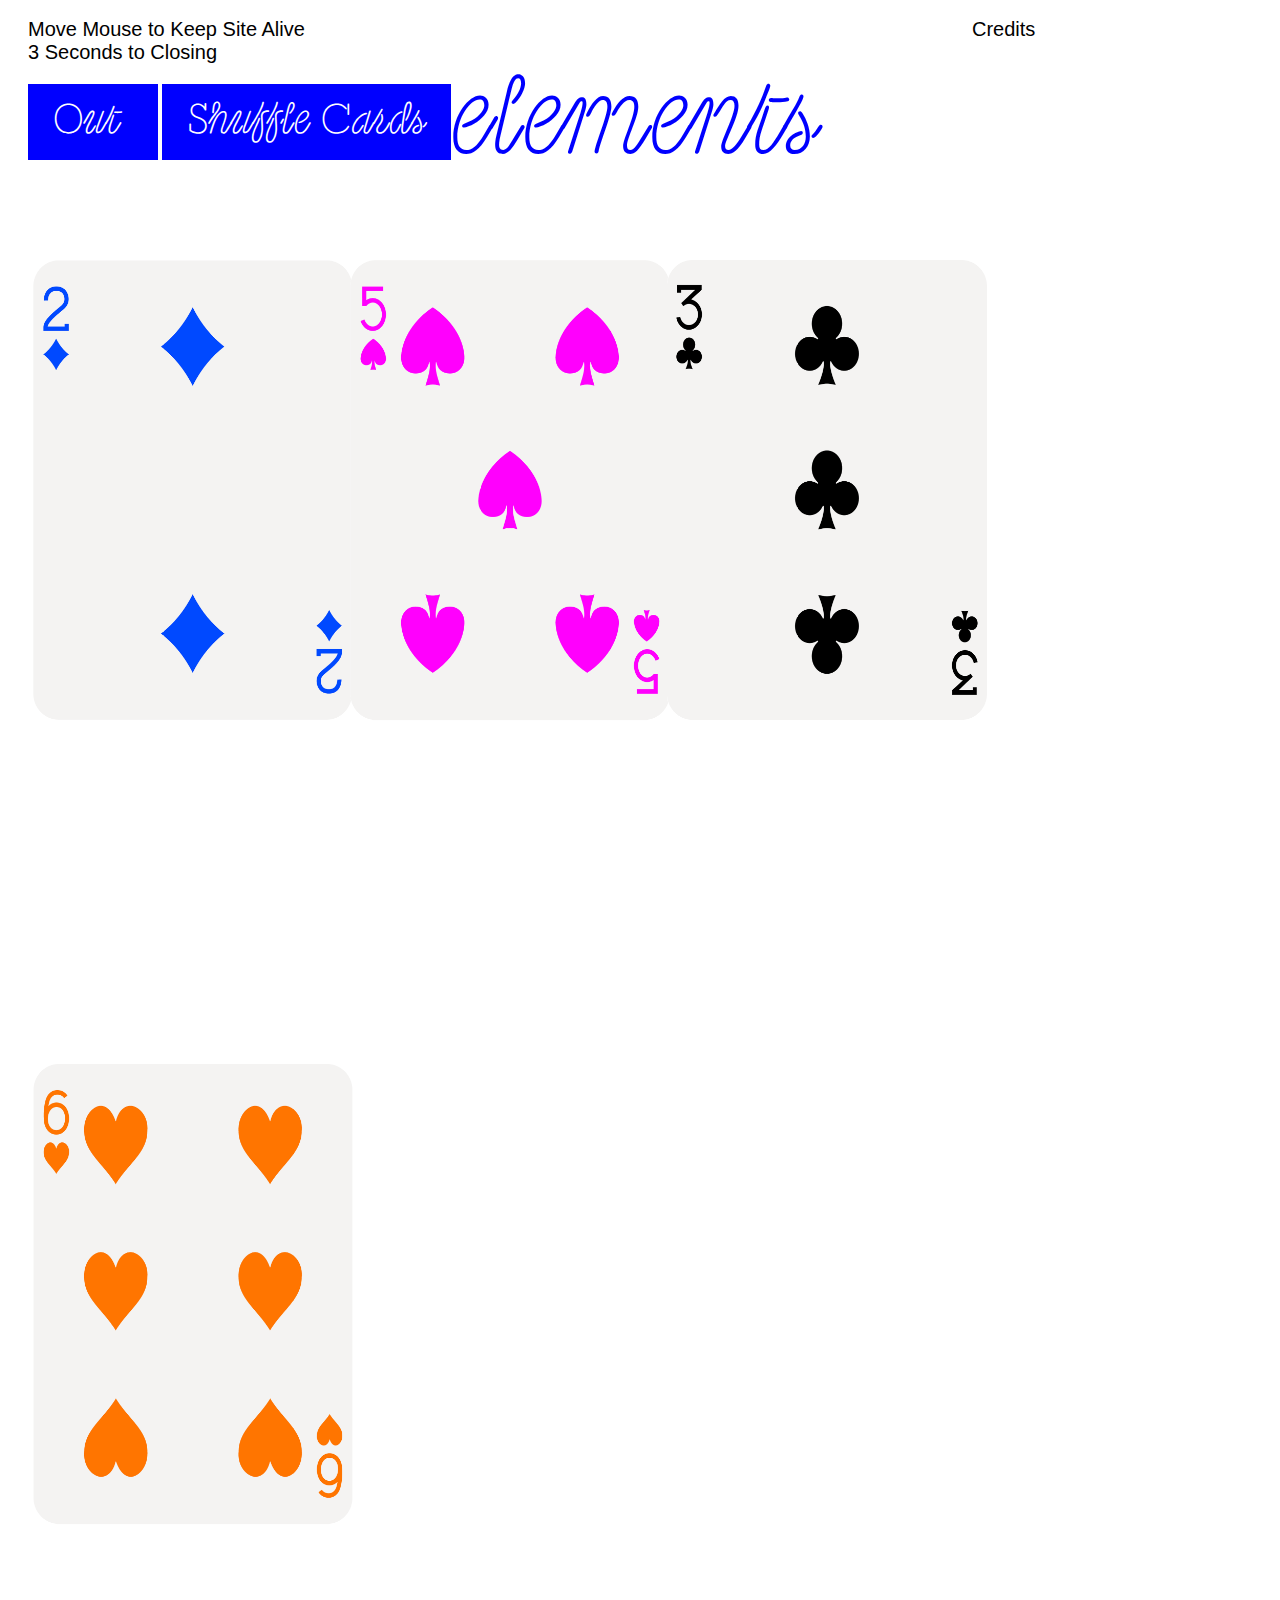
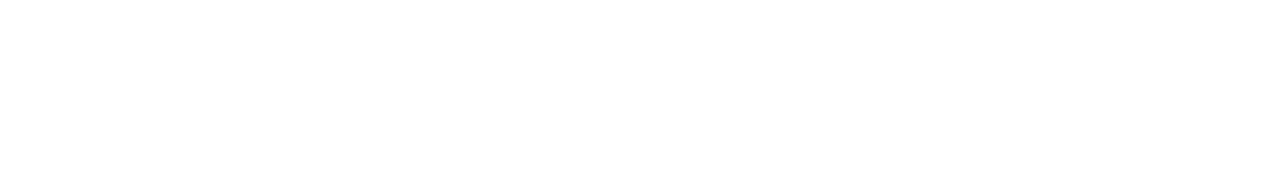
==== commit 98a0bf87: "Add files via upload" ====
--- a/play.html
+++ b/play.html
@@ -15,33 +15,49 @@
             }
 
             
-            ifvisible.setIdleDuration(4);
-
-            ifvisible.idle(function(){
-                d("result2").innerHTML = "WAKE UP";
-                document.body.style.opacity = 0;
-                document.getElementById("player").playbackRate = 0.2;
-                clearInterval(interval);
-
-            });
-
-            ifvisible.wakeup(function(){
-                d("result2").innerHTML = "Move Mouse to Keep Site Alive";
-                document.body.style.opacity = 1;
-                document.getElementById("player").playbackRate = 1.5;
-                animate();
-                clearInterval(interval);   
-                interval = setInterval(animate,1000); 
-                var $divs = $('.flip-card');
-                for(var j, x, i = $divs.length; i; j = parseInt(Math.random() * i), x = $divs[--i], $divs[i] = $divs[j], $divs[j] = x);
-                $('body').append($divs);
-              document.querySelectorAll('.flip-card-back').forEach(function(element) { element.innerText = textList[Math.floor(Math.random() * textList.length)]
-                var random = Math.floor(Math.random() * $('.flip-card').length); $('.flip').hide().eq(random).show();
-       
-              })
-                
-
-              });
+ifvisible.setIdleDuration(4);
+
+var isSleeping = true;
+
+ifvisible.idle(function() {
+    d("result2").innerHTML = "WAKE UP";
+    document.body.style.opacity = 0;
+    document.getElementById("player").playbackRate = 0.2;
+    clearInterval(interval);
+    isSleeping = true;
+});
+
+
+ifvisible.wakeup(function() {
+    
+   
+    
+  
+    
+    console.log("hej im here");
+    
+  
+    d("result2").innerHTML = "Move Mouse to Keep Site Alive";
+    document.body.style.opacity = 1;
+    document.getElementById("player").playbackRate = 1.5;
+    animate();
+    clearInterval(interval);
+    interval = setInterval(animate, 1000);
+    var $divs = $('.flip-card');
+    for (var j, x, i = $divs.length; i; j = parseInt(Math.random() * i),
+        x = $divs[--i],
+        $divs[i] = $divs[j],
+        $divs[j] = x)
+    ;
+    $('body').append($divs);
+    document.querySelectorAll('.flip-card-back').forEach(function(element) {
+        element.innerText = textList[Math.floor(Math.random() * textList.length)]
+        var random = Math.floor(Math.random() * $('.flip-card').length);
+        $('.flip').hide().eq(random).show();
+
+    })
+
+});
 
 
               setInterval(function(){
@@ -200,15 +216,17 @@
 
           </script>
 <script>
-function refreshPage(){
-    window.location.reload();
+function Shuffle(){
+    ifvisible.wakeup();
+
+
 } 
 </script>
     </head>
     <body>
           <div class="mobile">Scroll to keep site alive<br>Visit desktop to play</div>
           <div><div class="box2"><div class="box">
-          <div id="result2">Move mouse to keep site alive</div>
+          <div id="result2">Move Mouse to Keep Site Alive</div>
           <span class="label label-warning" id="seconds">00</span> Seconds to Closing</div></div>
           <div class="box3">
           <div id="infoButton" class="navButton navImportant">Credits</div>
@@ -229,12 +247,12 @@
           </div>
           </div>
           <div><div class="box4"><a href="index.html">Out</a>
-          <button type="button" class="button" onClick="refreshPage()">Restart</button></div>
+          <button type="button" class="button" onClick="Shuffle()">Shuffle Cards</button></div>
           
   <div class="flip-card">
   <div class="flip-card-inner">
     <div class="flip-card-front">
-      <img src="card2b.gif" style="width:300px;height:440px;">
+      <img src="card2b.gif" style="width:320px;height:460px;">
     </div>
     <div class="flip-card-back">
       Gambling appears to invert the nineteenth-century worker’s relationship to time, particularly its slow, monotonous passage, which was once principal to the worker’s estrangement from industrial production. In contrast to that outmoded principle, the gambler does not need to be managed or compelled to work more efficiently. She is at once an entrepreneur, a contractor, and a free agent. No need to punch in, the gambler is identified by facial recognition software embedded in state-of-the-art surveillance software, the sensors that read her MasterCard chip, or both. Her labor is not burdened by salary requirements, benefits, or any other contractual obligations. A ceaseless servant, she will never demand more than she is given. She will not organize, picket, or strike. The narratives that play through the gambler’s head as she is engaged in endless rounds of blackjack, poker, and baccarat are wholly incompatible with the tenets of dialectical materialism, even as, like the nineteenth-century worker, she is scarcely a beneficiary of her own labor. In truth, for this arrangement to endure, the gambler must convince herself that she has a standing chance (at last!) to partake in the surplus that she herself produces. There is nothing cruel or misguided about this arrangement because, after all, what other activities under the new system of labor and capital present an opportunity, albeit quantifiably narrow, to transcend one’s socioeconomic class?
@@ -245,7 +263,7 @@
 <div class="flip-card">
   <div class="flip-card-inner">
     <div class="flip-card-front">
-      <img src="card3b.gif" style="width:300px;height:440px;">
+      <img src="card3b.gif" style="width:320px;height:460px;">
     </div>
     <div class="flip-card-back">
      Karl Marx wrote that a capitalist mode of production turns the "laborer into a fragment of a man, degrades him to the level of a machine." Digital capabilities take these fragmenting tendencies a step further: the machine player (who is, arguably, a contemporary proxy for the factory laborer) is not merely socially isolated and made into a fragment of a man but is removed from the palpable dimensions of his own body.
@@ -257,7 +275,7 @@
 <div class="flip-card">
   <div class="flip-card-inner">
     <div class="flip-card-front">
-      <img src="card4b.gif" style="width:300px;height:440px;">
+      <img src="card4b.gif" style="width:320px;height:460px;">
     </div>
     <div class="flip-card-back">
       Walter Benjamin has argued that "the countless movements of switching, inserting, pressing" that punctuate modern life and its technologies (intimately connected as they are with the autonomization and standard timing of industrial labor) alter the structure of human experience. "Thus technology has subjected the human sensorium to a complex kind of training," he wrote of traffic signals. In modernity, "the shock experience has become the norm". Perhaps today we have moved from shock to the zone, a state of absorption characterized by flow and continuity. The zone exemplifies traits of "postmodernity" as a number of cultural critics have outlined them: The zone is characterized by play rather than purpose, chance rather than design, absence and immersion rather than presence and perspective, the collapse of time and space (or "time-space compression"), the "waning of affect," the free-floating circulation of credit in market exchange.
@@ -268,7 +286,7 @@
 <div class="flip-card">
   <div class="flip-card-inner">
     <div class="flip-card-front">
-      <img src="card5b.gif" style="width:300px;height:440px;">
+      <img src="card5b.gif" style="width:320px;height:460px;">
     </div>
     <div class="flip-card-back">
       "It is a question of extracting, from time, ever more available moments and, from each moment, ever more useful forces." <br>– Michael Foucault
@@ -292,6 +310,6 @@
     
 
     <iframe src="silence.mp3" allow="autoplay" id="audio" style="display:none"></iframe>
-    <audio id="player" autoplay controls loop><source src="caesar.mp3" type="audio/mp3"></audio></div>
+    <audio id="player" autoplay controls loop><source src="caesa.mp3" type="audio/mp3"></audio></div>
 </body>
 </html>--- a/style.css
+++ b/style.css
@@ -106,7 +106,7 @@
     display: inline-flex;
     font-family: 'Helvetica', sans-serif;
     font-size: 20px;
-    margin-right: 250px;
+    margin-right: 300px;
     padding-top: 10px;
     float: right;
     }
@@ -143,7 +143,7 @@
     height: 100px;
     overflow: hidden; 
     position: absolute;
-    margin-top: 15px;
+    margin-top: 0px;
     padding-top: 50px;
     }
 
@@ -183,7 +183,7 @@
     {
       padding-top: 20px;
       padding-right: 20px;
-      font-size: 10px;
+      font-size: 12px;
       display: none;
     }
 
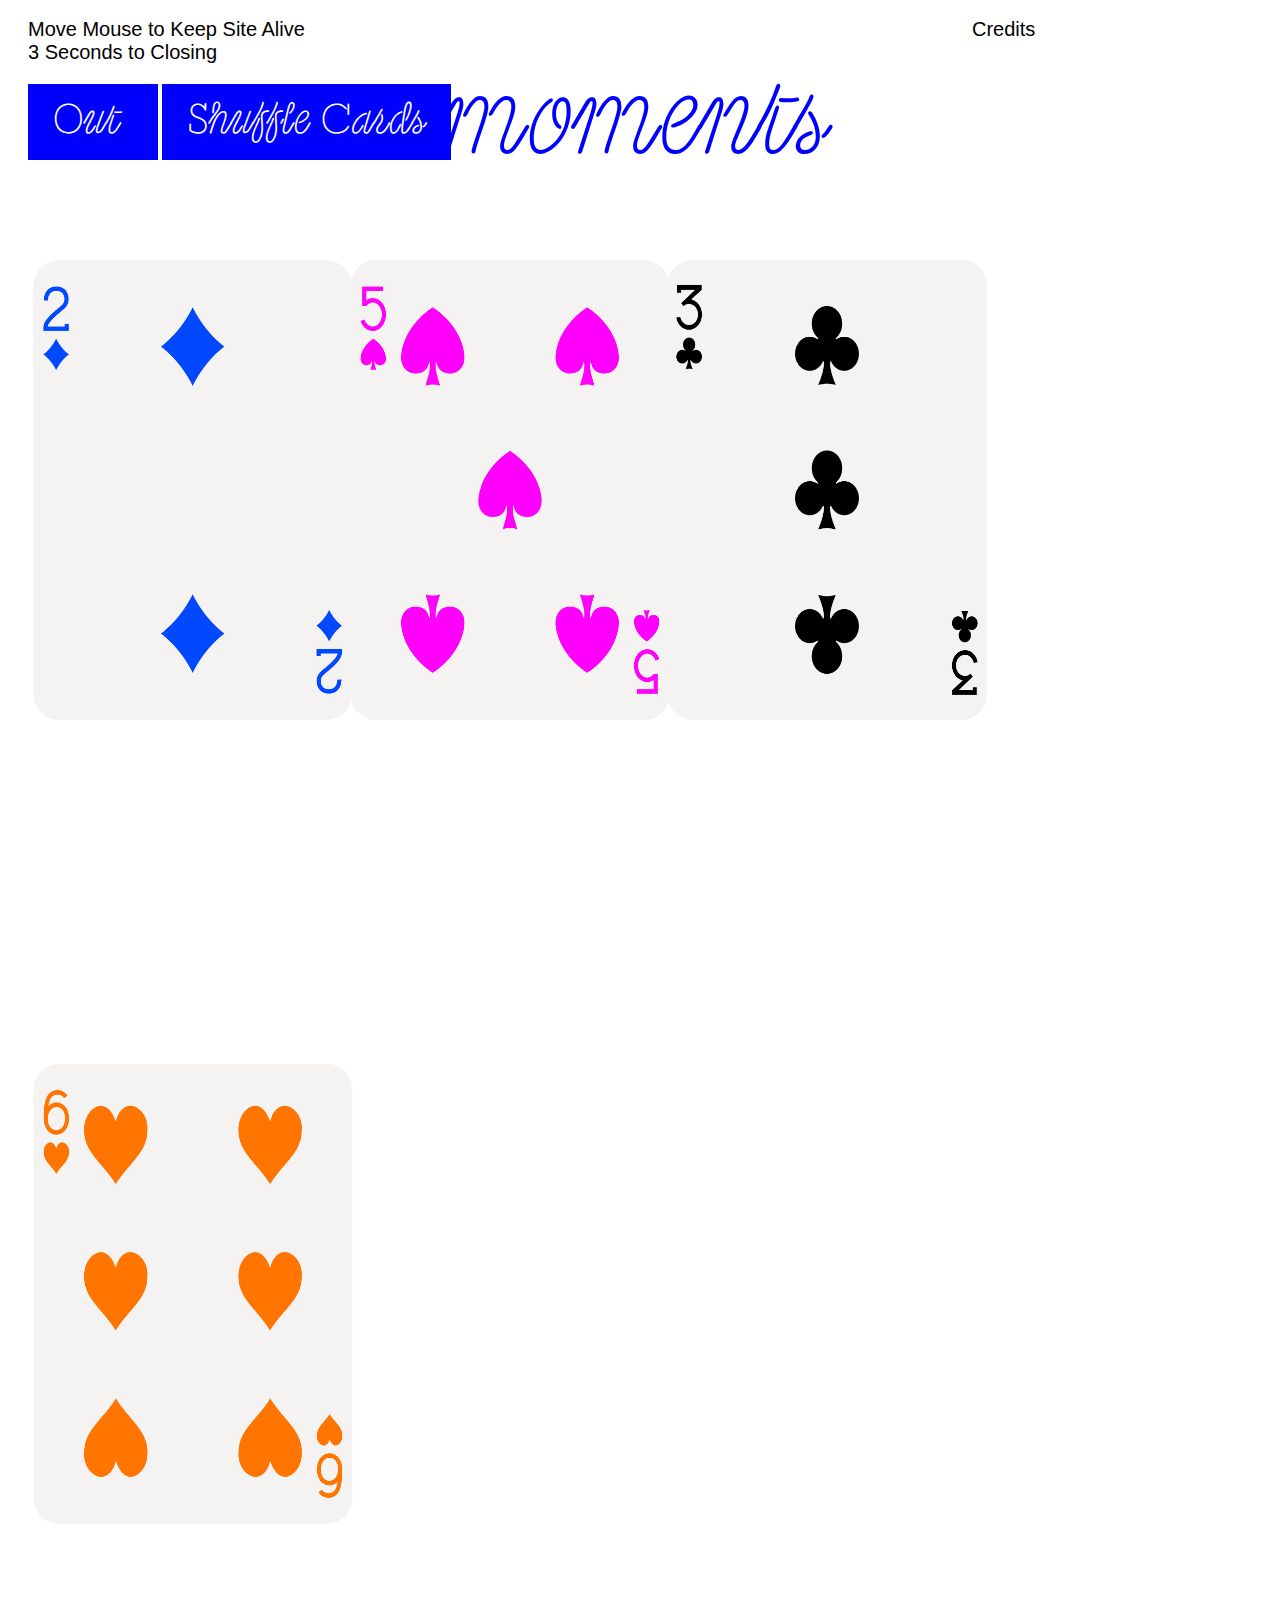
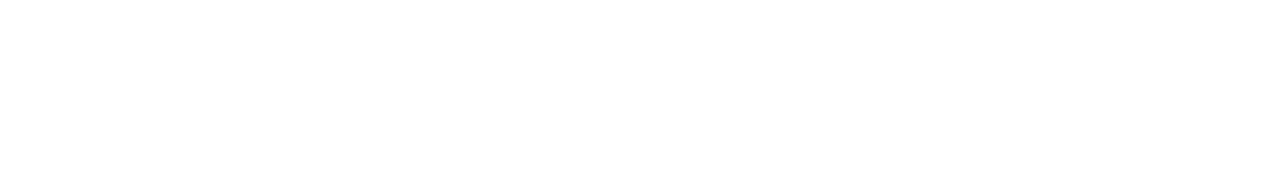
==== commit e55fcf01: "Add files via upload" ====
--- a/play.html
+++ b/play.html
@@ -310,6 +310,6 @@
     
 
     <iframe src="silence.mp3" allow="autoplay" id="audio" style="display:none"></iframe>
-    <audio id="player" autoplay controls loop><source src="caesa.mp3" type="audio/mp3"></audio></div>
+    <audio id="player" autoplay controls loop><source src="caesar.mp3" type="audio/mp3"></audio></div>
 </body>
 </html>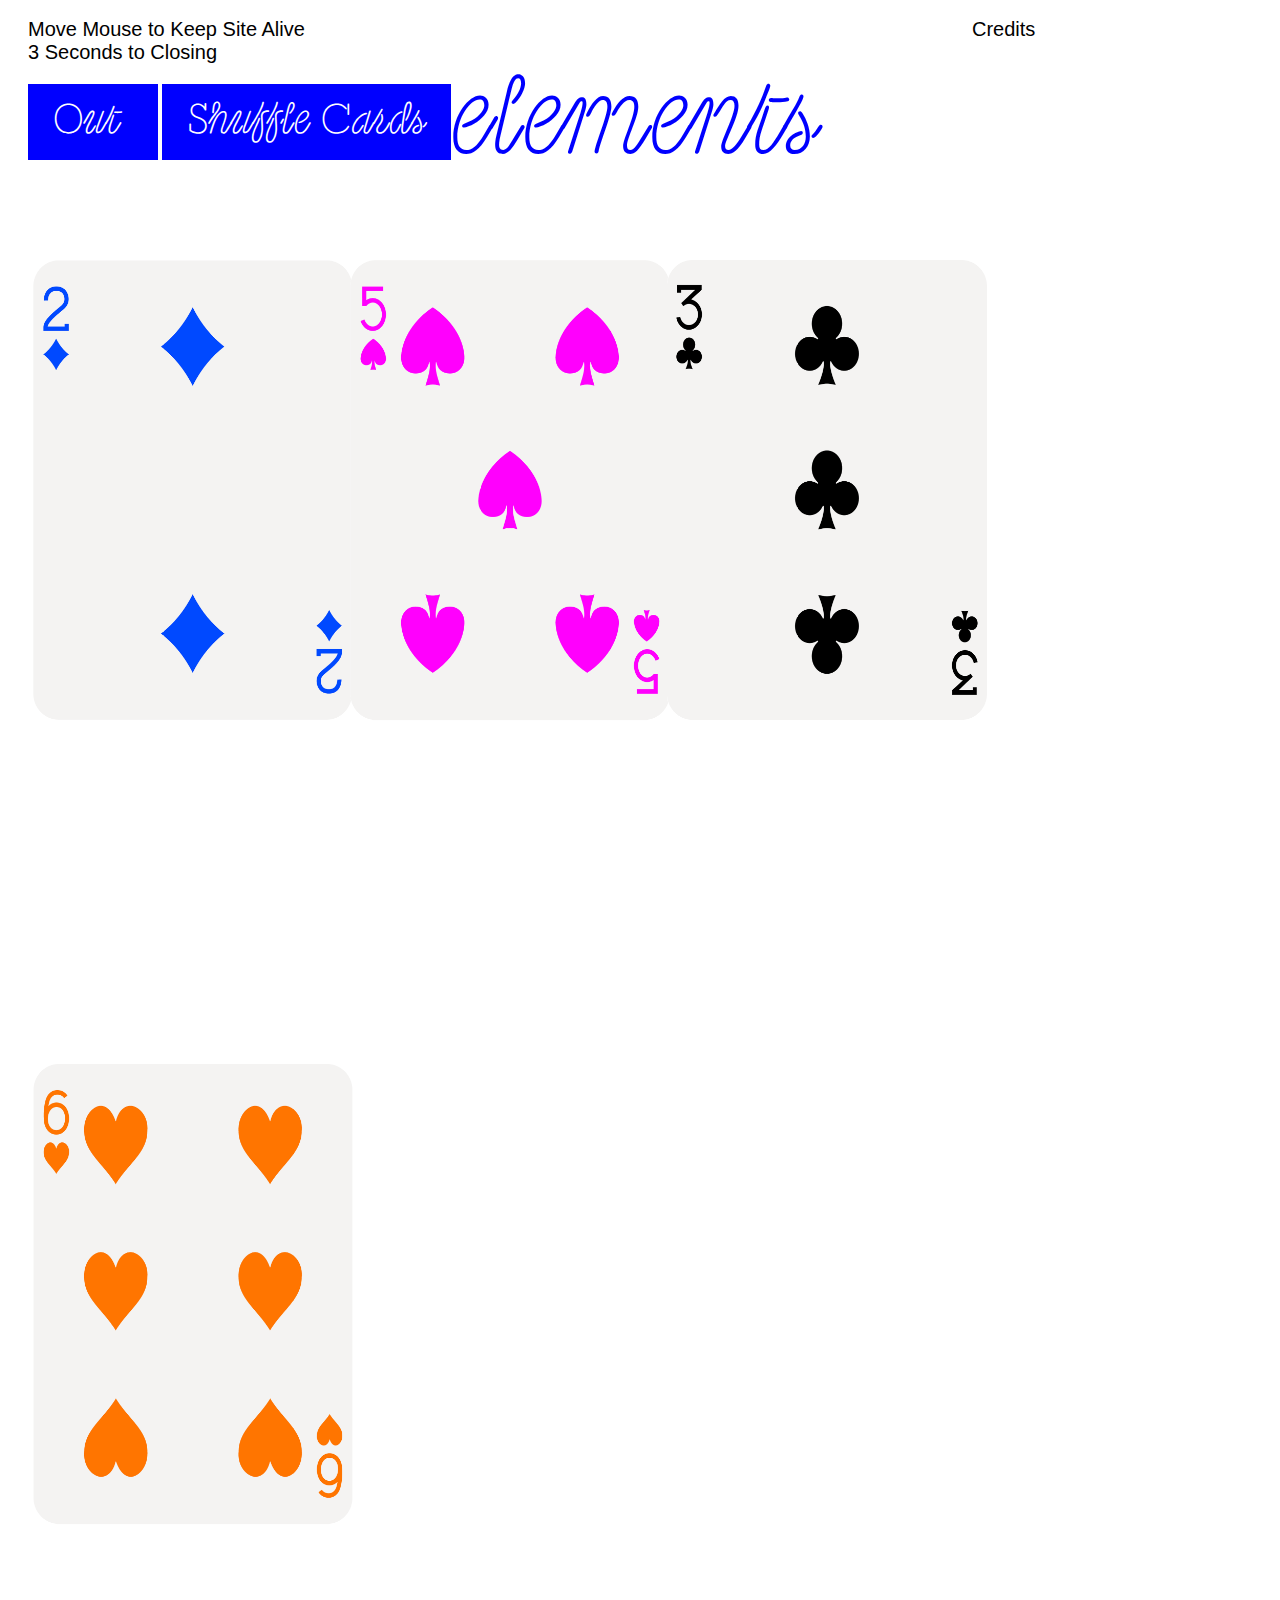
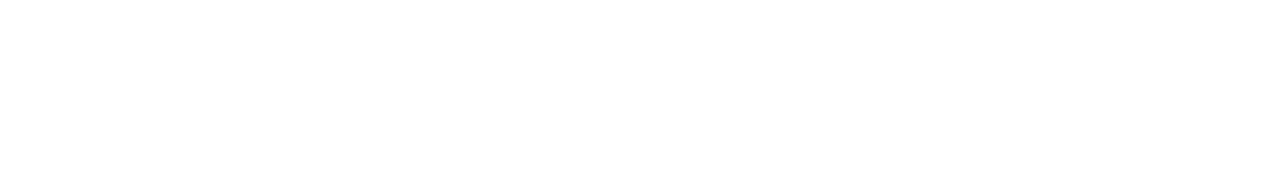
==== commit 903bceab: "Add files via upload" ====
--- a/play.html
+++ b/play.html
@@ -4,6 +4,7 @@
         <meta http-equiv="Content-Type" content="text/html; charset=utf-8" />
         <meta name="viewport" content="width=device-width, initial-scale=1.0, maximum-scale=1.0, user-scalable=0" />
         <meta name="HandheldFriendly" content="true" />
+        <link rel="shortcut icon" href="favicon.ico" type="image/x-icon">
         <link rel="stylesheet" href="style.css" />
         <link href="https://fonts.googleapis.com/css?family=Anton" rel="stylesheet">
         <title>PACED</title>
